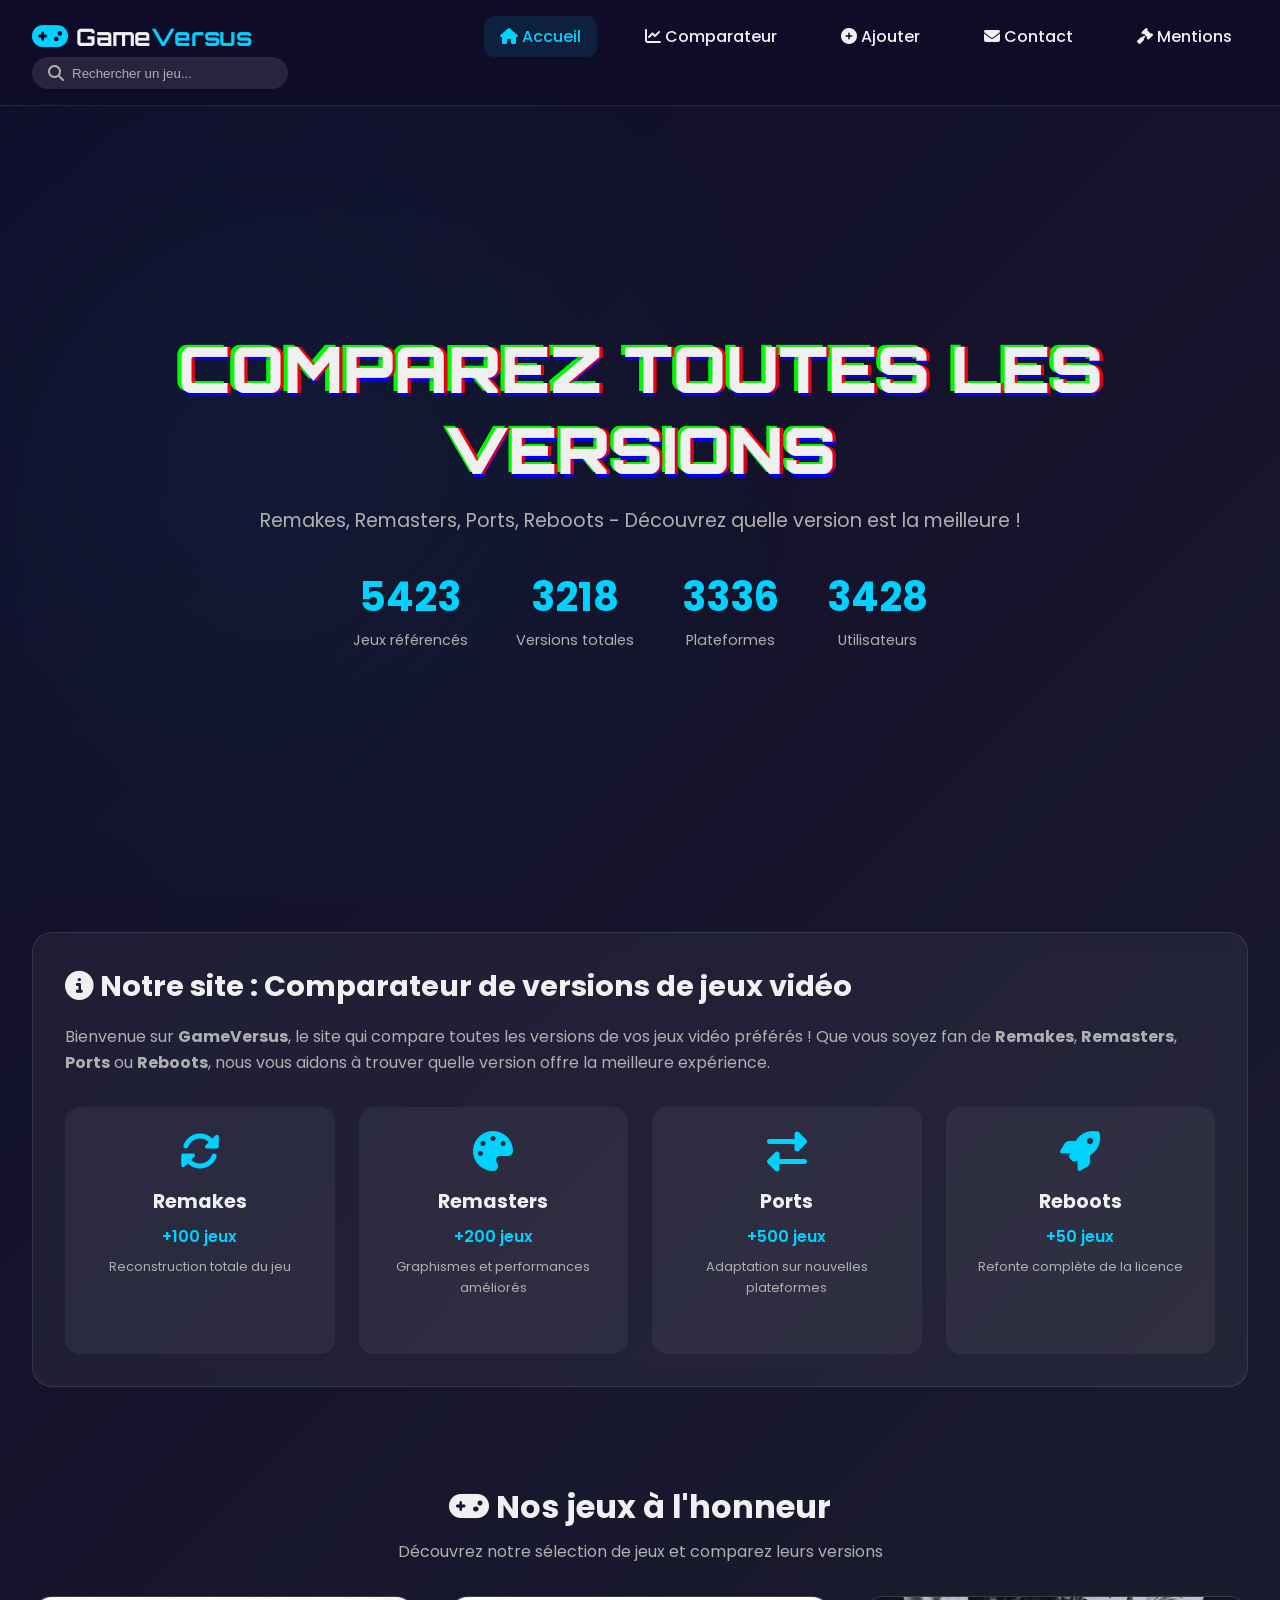
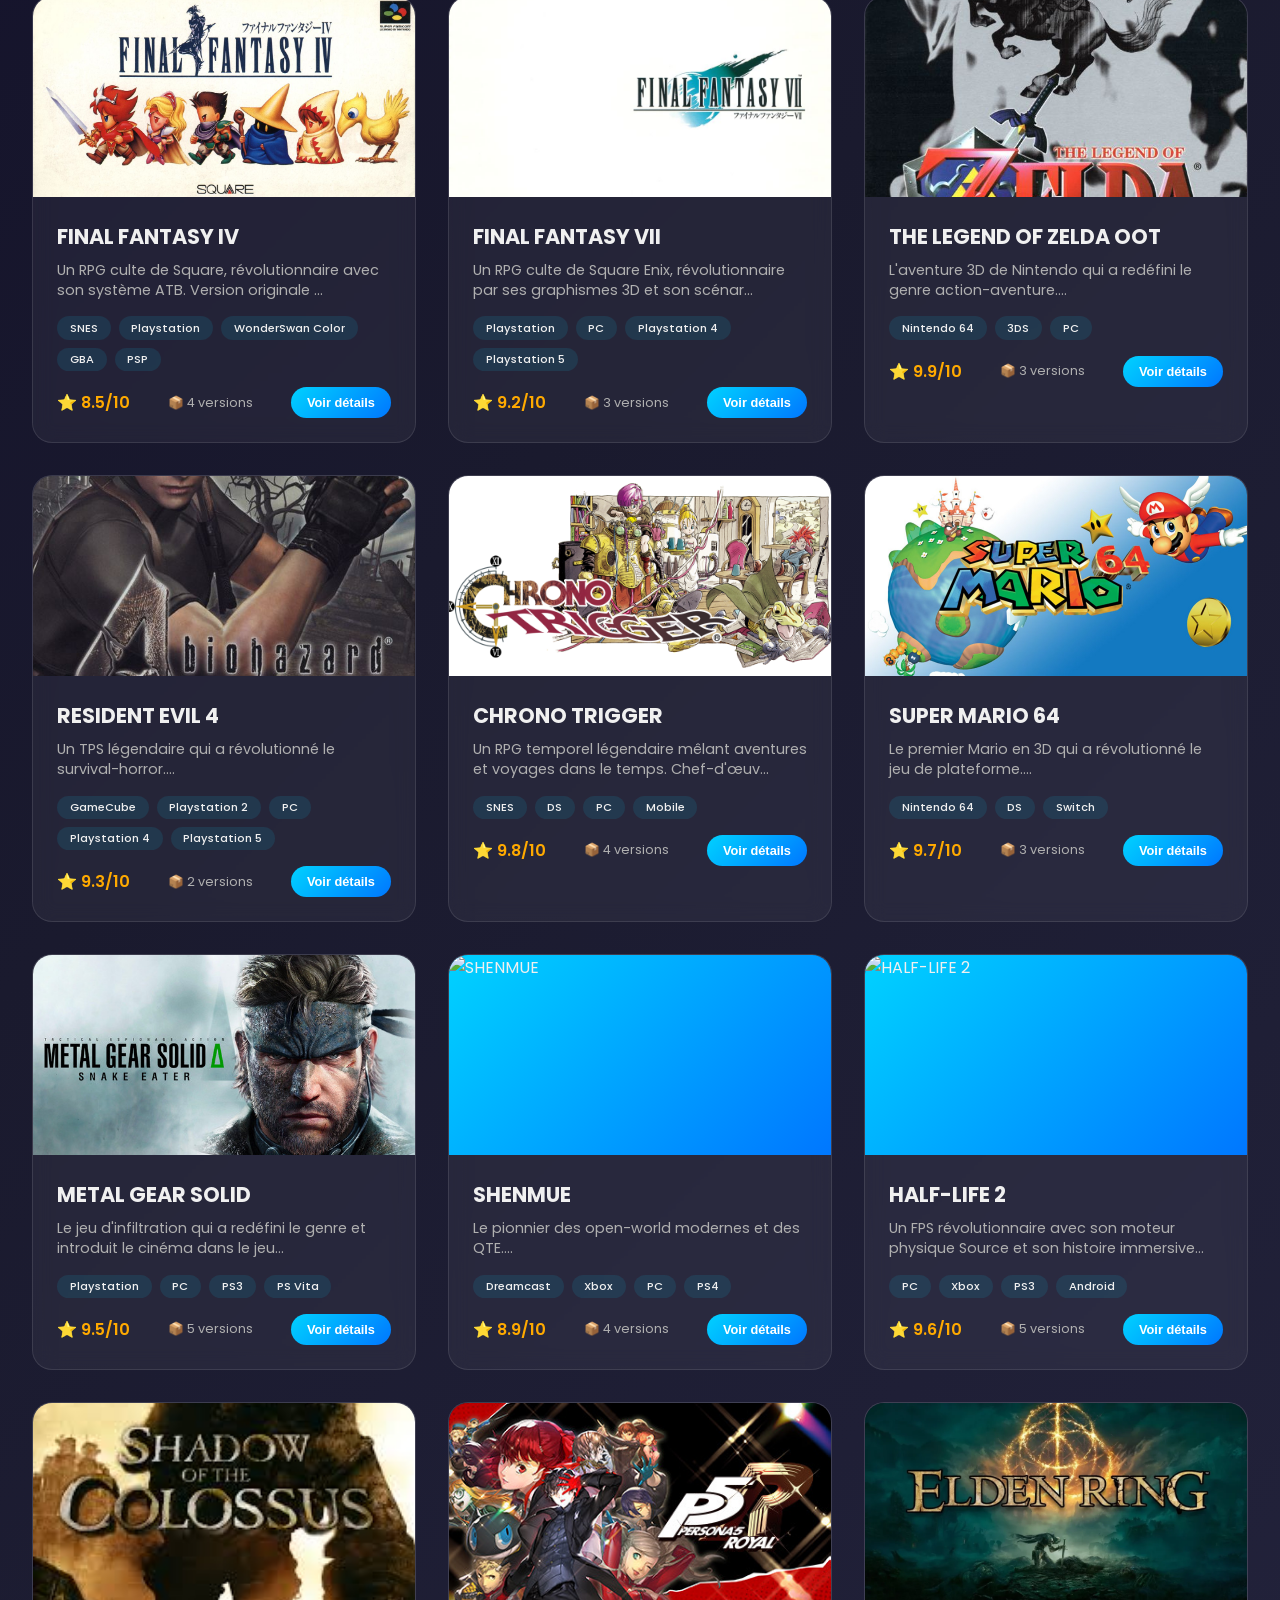
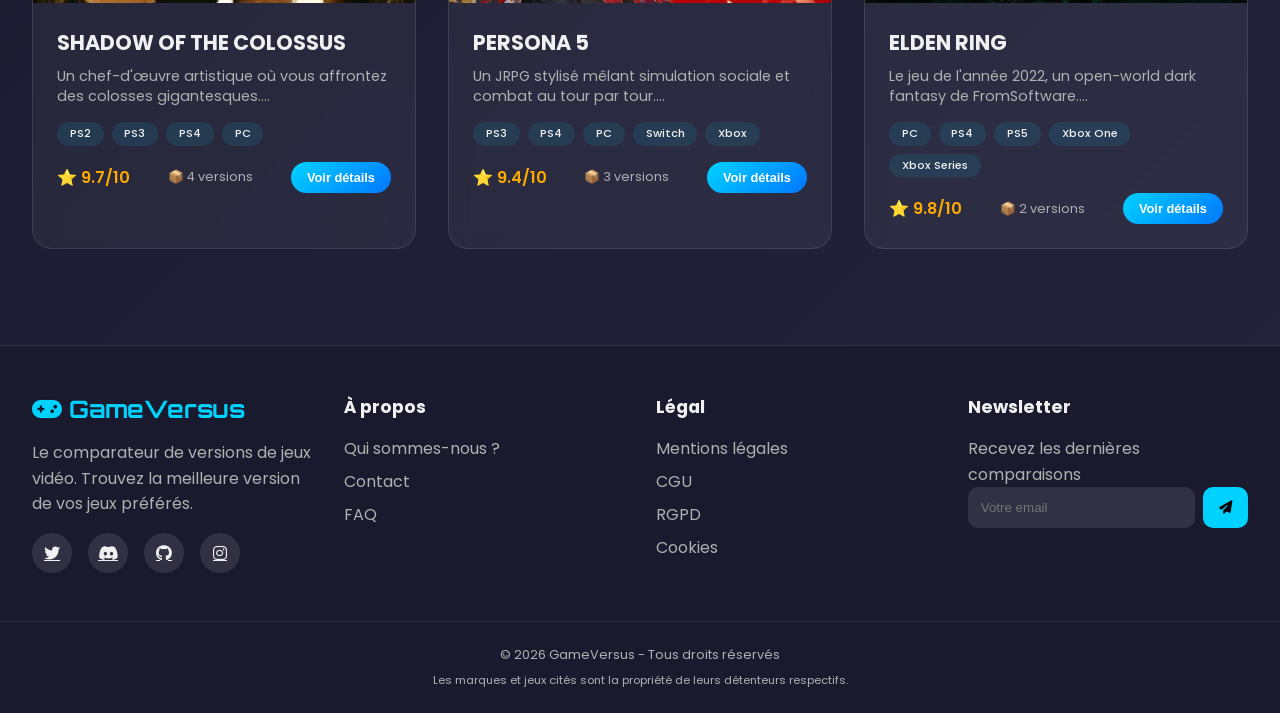
==== index.html @ 8ed95c52 "initial comit" ====
<!DOCTYPE html>
<html lang="fr">
<head>
    <meta charset="UTF-8">
    <meta name="viewport" content="width=device-width, initial-scale=1.0, user-scalable=no">
    <title>GameVersus - Comparez toutes les versions de vos jeux vidéo</title>
    <link rel="stylesheet" href="css/style.css">
    <link href="https://fonts.googleapis.com/css2?family=Orbitron:wght@400;500;600;700;800;900&family=Poppins:wght@300;400;500;600;700;800&display=swap" rel="stylesheet">
    <link rel="stylesheet" href="https://cdnjs.cloudflare.com/ajax/libs/font-awesome/6.4.0/css/all.min.css">
</head>
<body>
    <div id="particles-canvas"></div>
    
    <nav class="glass-nav">
        <div class="nav-container">
            <div class="logo" id="easterEggTrigger">
                <div class="logo-3d">
                    <i class="fas fa-gamepad"></i>
                    <span>Game<span class="highlight">Versus</span></span>
                </div>
            </div>
            <div class="nav-links">
                <a href="index.html" class="active"><i class="fas fa-home"></i> Accueil</a>
                <a href="comparer.html"><i class="fas fa-chart-line"></i> Comparateur</a>
                <a href="ajouter-jeu.html"><i class="fas fa-plus-circle"></i> Ajouter</a>
                <a href="contact.html"><i class="fas fa-envelope"></i> Contact</a>
                <a href="mentions-legales.html"><i class="fas fa-gavel"></i> Mentions</a>
            </div>
            <div class="nav-search">
                <div class="search-bar">
                    <i class="fas fa-search"></i>
                    <input type="text" placeholder="Rechercher un jeu..." id="searchInput">
                </div>
            </div>
            <div class="mobile-menu-btn">
                <i class="fas fa-bars"></i>
            </div>
        </div>
    </nav>

    <header class="hero-3d">
        <div class="hero-content">
            <h1 class="glitch-text" data-text="COMPAREZ TOUTES LES VERSIONS">COMPAREZ TOUTES LES VERSIONS</h1>
            <p class="hero-subtitle">Remakes, Remasters, Ports, Reboots - Découvrez quelle version est la meilleure !</p>
            <div class="hero-stats">
                <div class="stat">
                    <span class="stat-number" id="statJeux">5423</span>
                    <span class="stat-label">Jeux référencés</span>
                </div>
                <div class="stat">
                    <span class="stat-number" id="statVersions">3218</span>
                    <span class="stat-label">Versions totales</span>
                </div>
                <div class="stat">
                    <span class="stat-number" id="statPlateformes">3336</span>
                    <span class="stat-label">Plateformes</span>
                </div>
                <div class="stat">
                    <span class="stat-number" id="statUtilisateurs">3428</span>
                    <span class="stat-label">Utilisateurs</span>
                </div>
            </div>
        </div>
        <div class="hero-3d-model" id="heroCanvas"></div>
    </header>

    <section class="description-section">
        <div class="container">
            <div class="description-card glass">
                <h2><i class="fas fa-info-circle"></i> Notre site : Comparateur de versions de jeux vidéo</h2>
                <p>Bienvenue sur <strong>GameVersus</strong>, le site qui compare toutes les versions de vos jeux vidéo préférés ! Que vous soyez fan de <strong>Remakes</strong>, <strong>Remasters</strong>, <strong>Ports</strong> ou <strong>Reboots</strong>, nous vous aidons à trouver quelle version offre la meilleure expérience.</p>
                <div class="categories-grid">
                    <div class="category-card">
                        <i class="fas fa-sync-alt"></i>
                        <h3>Remakes</h3>
                        <span>+100 jeux</span>
                        <p>Reconstruction totale du jeu</p>
                    </div>
                    <div class="category-card">
                        <i class="fas fa-palette"></i>
                        <h3>Remasters</h3>
                        <span>+200 jeux</span>
                        <p>Graphismes et performances améliorés</p>
                    </div>
                    <div class="category-card">
                        <i class="fas fa-exchange-alt"></i>
                        <h3>Ports</h3>
                        <span>+500 jeux</span>
                        <p>Adaptation sur nouvelles plateformes</p>
                    </div>
                    <div class="category-card">
                        <i class="fas fa-rocket"></i>
                        <h3>Reboots</h3>
                        <span>+50 jeux</span>
                        <p>Refonte complète de la licence</p>
                    </div>
                </div>
            </div>
        </div>
    </section>

    <section class="games-section">
        <div class="container">
            <div class="section-header">
                <h2><i class="fas fa-gamepad"></i> Nos jeux à l'honneur</h2>
                <p>Découvrez notre sélection de jeux et comparez leurs versions</p>
            </div>
            <div class="games-grid" id="gamesGrid">
                <div class="loading-spinner"><i class="fas fa-spinner fa-spin"></i> Chargement des jeux...</div>
            </div>
        </div>
    </section>

    <footer class="footer">
        <div class="footer-container">
            <div class="footer-col">
                <div class="footer-logo">
                    <i class="fas fa-gamepad"></i>
                    <span>Game<span>Versus</span></span>
                </div>
                <p>Le comparateur de versions de jeux vidéo. Trouvez la meilleure version de vos jeux préférés.</p>
                <div class="social-links">
                    <a href="#"><i class="fab fa-twitter"></i></a>
                    <a href="#"><i class="fab fa-discord"></i></a>
                    <a href="#"><i class="fab fa-github"></i></a>
                    <a href="#"><i class="fab fa-instagram"></i></a>
                </div>
            </div>
            <div class="footer-col">
                <h4>À propos</h4>
                <ul>
                    <li><a href="#">Qui sommes-nous ?</a></li>
                    <li><a href="contact.html">Contact</a></li>
                    <li><a href="#">FAQ</a></li>
                </ul>
            </div>
            <div class="footer-col">
                <h4>Légal</h4>
                <ul>
                    <li><a href="mentions-legales.html">Mentions légales</a></li>
                    <li><a href="#">CGU</a></li>
                    <li><a href="#">RGPD</a></li>
                    <li><a href="#">Cookies</a></li>
                </ul>
            </div>
            <div class="footer-col">
                <h4>Newsletter</h4>
                <p>Recevez les dernières comparaisons</p>
                <div class="newsletter-form">
                    <input type="email" placeholder="Votre email">
                    <button><i class="fas fa-paper-plane"></i></button>
                </div>
            </div>
        </div>
        <div class="footer-bottom">
            <p>&copy; 2026 GameVersus - Tous droits réservés</p>
            <p class="disclaimer">Les marques et jeux cités sont la propriété de leurs détenteurs respectifs.</p>
        </div>
    </footer>

    <script src="https://cdnjs.cloudflare.com/ajax/libs/three.js/r128/three.min.js"></script>
    <script src="https://cdn.jsdelivr.net/npm/chart.js"></script>
    <script src="js/main.js"></script>
</body>
</html>
---- css/style.css ----
/* ==================== RESET & VARIABLES ==================== */
* {
    margin: 0;
    padding: 0;
    box-sizing: border-box;
}

:root {
    --primary: #00d2ff;
    --primary-dark: #0077ff;
    --secondary: #3a7bd5;
    --dark: #0f0c29;
    --dark-2: #1a1a2e;
    --dark-3: #24243e;
    --glass: rgba(255, 255, 255, 0.05);
    --glass-border: rgba(255, 255, 255, 0.1);
    --text: #f0f0f0;
    --text-dim: #b0b0b0;
    --success: #00ff88;
    --warning: #ffaa00;
    --danger: #ff4444;
}

body {
    font-family: 'Poppins', sans-serif;
    background: linear-gradient(135deg, var(--dark), var(--dark-2), var(--dark-3));
    color: var(--text);
    min-height: 100vh;
    overflow-x: hidden;
}

/* ==================== PARTICLES BACKGROUND ==================== */
#particles-canvas {
    position: fixed;
    top: 0;
    left: 0;
    width: 100%;
    height: 100%;
    z-index: -1;
    pointer-events: none;
    background: radial-gradient(circle at 20% 50%, rgba(0, 210, 255, 0.05) 0%, transparent 50%);
}

/* ==================== SCROLLBAR ==================== */
::-webkit-scrollbar {
    width: 8px;
}

::-webkit-scrollbar-track {
    background: var(--dark-2);
}

::-webkit-scrollbar-thumb {
    background: var(--primary);
    border-radius: 10px;
}

::-webkit-scrollbar-thumb:hover {
    background: var(--primary-dark);
}

/* ==================== GLASS NAVIGATION ==================== */
.glass-nav {
    position: fixed;
    top: 0;
    left: 0;
    width: 100%;
    z-index: 1000;
    background: rgba(15, 12, 41, 0.8);
    backdrop-filter: blur(20px);
    border-bottom: 1px solid var(--glass-border);
    padding: 1rem 0;
}

.nav-container {
    max-width: 1400px;
    margin: 0 auto;
    padding: 0 2rem;
    display: flex;
    justify-content: space-between;
    align-items: center;
    flex-wrap: wrap;
}

.logo {
    cursor: pointer;
}

.logo-3d {
    display: flex;
    align-items: center;
    gap: 0.5rem;
    font-family: 'Orbitron', monospace;
    font-size: 1.5rem;
    font-weight: 700;
}

.logo-3d i {
    font-size: 1.8rem;
    color: var(--primary);
    animation: float 3s ease-in-out infinite;
}

.logo-3d .highlight {
    color: var(--primary);
}

.nav-links {
    display: flex;
    gap: 2rem;
}

.nav-links a {
    color: var(--text);
    text-decoration: none;
    font-weight: 500;
    transition: all 0.3s ease;
    padding: 0.5rem 1rem;
    border-radius: 10px;
}

.nav-links a:hover, .nav-links a.active {
    color: var(--primary);
    background: rgba(0, 210, 255, 0.1);
}

.nav-search .search-bar {
    display: flex;
    align-items: center;
    background: rgba(255, 255, 255, 0.1);
    border-radius: 30px;
    padding: 0.5rem 1rem;
}

.nav-search .search-bar i {
    color: var(--text-dim);
    margin-right: 0.5rem;
}

.nav-search .search-bar input {
    background: none;
    border: none;
    color: var(--text);
    outline: none;
    width: 200px;
}

.nav-search .search-bar input::placeholder {
    color: var(--text-dim);
}

.mobile-menu-btn {
    display: none;
    font-size: 1.5rem;
    cursor: pointer;
}

/* ==================== HERO 3D SECTION ==================== */
.hero-3d {
    min-height: 100vh;
    display: flex;
    align-items: center;
    justify-content: center;
    text-align: center;
    position: relative;
    padding-top: 80px;
}

.hero-content {
    z-index: 2;
}

.glitch-text {
    font-family: 'Orbitron', monospace;
    font-size: 4rem;
    font-weight: 900;
    position: relative;
    text-shadow: 0.05em 0 0 rgba(255, 0, 0, 0.75),
                  -0.05em -0.025em 0 rgba(0, 255, 0, 0.75),
                 0.025em 0.05em 0 rgba(0, 0, 255, 0.75);
    animation: glitch 3s infinite;
}

.glitch-text::before,
.glitch-text::after {
    content: attr(data-text);
    position: absolute;
    top: 0;
    left: 0;
    width: 100%;
    height: 100%;
}

.glitch-text::before {
    animation: glitch-1 2s infinite;
    color: #ff00ff;
    z-index: -1;
}

.glitch-text::after {
    animation: glitch-2 2s infinite;
    color: #00ffff;
    z-index: -2;
}

@keyframes glitch {
    0%, 100% { transform: skew(0deg, 0deg); }
    95% { transform: skew(0deg, 0deg); }
    96% { transform: skew(5deg, 2deg); }
    97% { transform: skew(-5deg, -2deg); }
    98% { transform: skew(5deg, 2deg); }
    99% { transform: skew(-5deg, -2deg); }
}

@keyframes glitch-1 {
    0%, 100% { clip-path: polygon(0 0, 100% 0, 100% 100%, 0 100%); }
    95% { clip-path: polygon(0 0, 100% 0, 100% 100%, 0 100%); }
    96% { clip-path: polygon(0 0, 100% 0, 100% 30%, 0 30%); }
    97% { clip-path: polygon(0 60%, 100% 60%, 100% 100%, 0 100%); }
}

@keyframes glitch-2 {
    0%, 100% { clip-path: polygon(0 0, 100% 0, 100% 100%, 0 100%); }
    95% { clip-path: polygon(0 0, 100% 0, 100% 100%, 0 100%); }
    96% { clip-path: polygon(0 30%, 100% 30%, 100% 60%, 0 60%); }
}

.hero-subtitle {
    font-size: 1.2rem;
    color: var(--text-dim);
    margin-top: 1rem;
}

.hero-stats {
    display: flex;
    justify-content: center;
    gap: 3rem;
    margin-top: 2rem;
}

.stat {
    text-align: center;
}

.stat-number {
    font-size: 2.5rem;
    font-weight: 700;
    color: var(--primary);
    display: block;
}

.stat-label {
    font-size: 0.9rem;
    color: var(--text-dim);
}

.hero-3d-model {
    position: absolute;
    bottom: 0;
    right: 0;
    width: 50%;
    height: 100%;
    pointer-events: none;
}

/* ==================== CONTAINER ==================== */
.container {
    max-width: 1400px;
    margin: 0 auto;
    padding: 2rem;
}

/* ==================== GLASS CARD ==================== */
.glass {
    background: var(--glass);
    backdrop-filter: blur(10px);
    border: 1px solid var(--glass-border);
    border-radius: 20px;
    padding: 2rem;
    margin-bottom: 2rem;
    transition: transform 0.3s ease, box-shadow 0.3s ease;
}

.glass:hover {
    transform: translateY(-5px);
    box-shadow: 0 20px 40px rgba(0, 0, 0, 0.3);
}

/* ==================== DESCRIPTION SECTION ==================== */
.description-card h2 {
    font-size: 1.8rem;
    margin-bottom: 1rem;
}

.description-card p {
    color: var(--text-dim);
    line-height: 1.6;
    margin-bottom: 2rem;
}

.categories-grid {
    display: grid;
    grid-template-columns: repeat(auto-fit, minmax(200px, 1fr));
    gap: 1.5rem;
}

.category-card {
    text-align: center;
    padding: 1.5rem;
    background: rgba(255, 255, 255, 0.05);
    border-radius: 15px;
    transition: all 0.3s ease;
}

.category-card:hover {
    transform: translateY(-5px);
    background: rgba(0, 210, 255, 0.1);
}

.category-card i {
    font-size: 2.5rem;
    color: var(--primary);
    margin-bottom: 1rem;
}

.category-card h3 {
    font-size: 1.2rem;
    margin-bottom: 0.5rem;
}

.category-card span {
    color: var(--primary);
    font-weight: 600;
}

.category-card p {
    font-size: 0.8rem;
    margin-top: 0.5rem;
    color: var(--text-dim);
}

/* ==================== GAMES GRID ==================== */
.section-header {
    text-align: center;
    margin-bottom: 2rem;
}

.section-header h2 {
    font-size: 2rem;
    margin-bottom: 0.5rem;
}

.section-header p {
    color: var(--text-dim);
}

.games-grid {
    display: grid;
    grid-template-columns: repeat(auto-fill, minmax(320px, 1fr));
    gap: 2rem;
}

.game-card {
    background: var(--glass);
    backdrop-filter: blur(10px);
    border: 1px solid var(--glass-border);
    border-radius: 20px;
    overflow: hidden;
    transition: all 0.3s ease;
    cursor: pointer;
}

.game-card:hover {
    transform: translateY(-10px) scale(1.02);
    box-shadow: 0 20px 40px rgba(0, 210, 255, 0.2);
    border-color: var(--primary);
}

.game-card-image {
    height: 200px;
    background: linear-gradient(135deg, var(--primary), var(--primary-dark));
    display: flex;
    align-items: center;
    justify-content: center;
    position: relative;
    overflow: hidden;
}

.game-card-image i {
    font-size: 4rem;
    color: white;
    text-shadow: 0 0 20px rgba(0,0,0,0.3);
}

.game-card-image::after {
    content: '';
    position: absolute;
    top: 0;
    left: 0;
    width: 100%;
    height: 100%;
    background: linear-gradient(45deg, transparent, rgba(255,255,255,0.1), transparent);
    transform: translateX(-100%);
    transition: transform 0.6s ease;
}

.game-card:hover .game-card-image::after {
    transform: translateX(100%);
}

.game-card-content {
    padding: 1.5rem;
}

.game-card-content h3 {
    font-size: 1.3rem;
    margin-bottom: 0.5rem;
}

.game-card-content p {
    color: var(--text-dim);
    font-size: 0.9rem;
    margin-bottom: 1rem;
    line-height: 1.4;
}

.game-platforms {
    display: flex;
    gap: 0.5rem;
    margin-bottom: 1rem;
    flex-wrap: wrap;
}

.game-platforms span {
    background: rgba(0, 210, 255, 0.1);
    padding: 0.2rem 0.8rem;
    border-radius: 20px;
    font-size: 0.7rem;
    font-weight: 500;
}

.game-footer {
    display: flex;
    justify-content: space-between;
    align-items: center;
}

.game-rating {
    color: var(--warning);
    font-weight: 600;
}

.game-versions {
    color: var(--text-dim);
    font-size: 0.8rem;
}

.btn-detail {
    background: linear-gradient(135deg, var(--primary), var(--primary-dark));
    border: none;
    color: white;
    padding: 0.5rem 1rem;
    border-radius: 25px;
    cursor: pointer;
    font-weight: 600;
    transition: all 0.3s ease;
    font-size: 0.8rem;
}

.btn-detail:hover {
    transform: scale(1.05);
    box-shadow: 0 5px 15px rgba(0, 210, 255, 0.4);
}

/* ==================== FOOTER ==================== */
.footer {
    background: var(--dark-2);
    border-top: 1px solid var(--glass-border);
    margin-top: 4rem;
}

.footer-container {
    max-width: 1400px;
    margin: 0 auto;
    padding: 3rem 2rem;
    display: grid;
    grid-template-columns: repeat(auto-fit, minmax(250px, 1fr));
    gap: 2rem;
}

.footer-logo {
    font-family: 'Orbitron', monospace;
    font-size: 1.5rem;
    font-weight: 700;
    margin-bottom: 1rem;
}

.footer-logo i {
    color: var(--primary);
}

.footer-logo span {
    color: var(--primary);
}

.footer-col p {
    color: var(--text-dim);
    line-height: 1.6;
}

.footer-col h4 {
    margin-bottom: 1rem;
    font-size: 1.1rem;
}

.footer-col ul {
    list-style: none;
}

.footer-col ul li {
    margin-bottom: 0.5rem;
}

.footer-col ul li a {
    color: var(--text-dim);
    text-decoration: none;
    transition: color 0.3s ease;
}

.footer-col ul li a:hover {
    color: var(--primary);
}

.social-links {
    display: flex;
    gap: 1rem;
    margin-top: 1rem;
}

.social-links a {
    color: var(--text);
    background: rgba(255, 255, 255, 0.1);
    width: 40px;
    height: 40px;
    border-radius: 50%;
    display: flex;
    align-items: center;
    justify-content: center;
    transition: all 0.3s ease;
}

.social-links a:hover {
    background: var(--primary);
    transform: translateY(-3px);
}

.newsletter-form {
    display: flex;
    gap: 0.5rem;
}

.newsletter-form input {
    flex: 1;
    padding: 0.8rem;
    background: rgba(255, 255, 255, 0.1);
    border: none;
    border-radius: 10px;
    color: var(--text);
}

.newsletter-form button {
    background: var(--primary);
    border: none;
    padding: 0.8rem 1rem;
    border-radius: 10px;
    cursor: pointer;
    transition: all 0.3s ease;
}

.newsletter-form button:hover {
    background: var(--primary-dark);
    transform: scale(1.05);
}

.footer-bottom {
    text-align: center;
    padding: 1.5rem;
    border-top: 1px solid var(--glass-border);
    color: var(--text-dim);
    font-size: 0.8rem;
}

.disclaimer {
    margin-top: 0.5rem;
    font-size: 0.7rem;
}

/* ==================== EASTER EGG ==================== */
.easter-egg-toast {
    position: fixed;
    bottom: 20px;
    right: 20px;
    background: linear-gradient(135deg, var(--primary), var(--primary-dark));
    color: white;
    padding: 1rem 2rem;
    border-radius: 50px;
    font-weight: 600;
    transform: translateX(200%);
    transition: transform 0.3s ease;
    z-index: 1000;
}

.easter-egg-toast.show {
    transform: translateX(0);
}

/* ==================== JEU DETAIL PAGE ==================== */
.back-link {
    display: inline-flex;
    align-items: center;
    gap: 0.5rem;
    color: var(--primary);
    text-decoration: none;
    margin-bottom: 2rem;
    transition: all 0.3s ease;
}

.back-link:hover {
    gap: 1rem;
}

.jeu-header {
    display: grid;
    grid-template-columns: 300px 1fr;
    gap: 2rem;
}

.jeu-image img {
    width: 100%;
    border-radius: 15px;
}

.jeu-info h1 {
    font-family: 'Orbitron', monospace;
    font-size: 2.5rem;
    margin-bottom: 0.5rem;
}

.jeu-description {
    color: var(--text-dim);
    margin-bottom: 1rem;
    line-height: 1.6;
}

.jeu-metadata {
    display: flex;
    gap: 1rem;
    margin-bottom: 1rem;
    flex-wrap: wrap;
}

.badge {
    background: rgba(0, 210, 255, 0.1);
    padding: 0.3rem 1rem;
    border-radius: 20px;
    font-size: 0.8rem;
}

.jeu-stats {
    display: flex;
    gap: 2rem;
    margin-bottom: 1rem;
}

.jeu-stats .stat {
    text-align: left;
}

.jeu-stats .value {
    font-size: 1.8rem;
    font-weight: 700;
    color: var(--primary);
}

.plateformes {
    display: flex;
    gap: 1rem;
    margin-bottom: 1.5rem;
    flex-wrap: wrap;
}

.plateforme {
    background: rgba(255, 255, 255, 0.05);
    padding: 0.5rem 1rem;
    border-radius: 10px;
    font-size: 0.9rem;
}

.btn-add-version {
    background: linear-gradient(135deg, var(--success), #00cc66);
    border: none;
    color: white;
    padding: 0.8rem 1.5rem;
    border-radius: 30px;
    cursor: pointer;
    font-weight: 600;
    transition: all 0.3s ease;
}

.btn-add-version:hover {
    transform: scale(1.05);
    box-shadow: 0 5px 15px rgba(0, 255, 136, 0.4);
}

/* Ranking */
.versions-ranking h2 {
    margin-bottom: 1.5rem;
}

.ranking-list {
    display: flex;
    flex-direction: column;
    gap: 0.8rem;
}

.ranking-item {
    display: flex;
    align-items: center;
    gap: 1rem;
    padding: 1rem;
    background: rgba(255, 255, 255, 0.05);
    border-radius: 15px;
    transition: all 0.3s ease;
}

.ranking-item:hover {
    background: rgba(0, 210, 255, 0.1);
    transform: translateX(10px);
}

.ranking-item.first {
    background: linear-gradient(135deg, rgba(255, 215, 0, 0.2), rgba(255, 215, 0, 0.05));
    border-left: 3px solid gold;
}

.rank {
    font-size: 1.5rem;
    font-weight: 700;
    width: 50px;
}

.version-info {
    flex: 1;
}

.version-info h3 {
    font-size: 1rem;
}

.version-info .year {
    font-size: 0.8rem;
    color: var(--text-dim);
}

.tag-original {
    background: var(--primary);
    padding: 0.2rem 0.5rem;
    border-radius: 5px;
    font-size: 0.7rem;
    margin-left: 0.5rem;
}

.rating {
    font-size: 1.2rem;
    font-weight: 700;
    color: var(--warning);
}

/* Two columns */
.two-columns {
    display: grid;
    grid-template-columns: 1fr 1fr;
    gap: 2rem;
}

.scores-list {
    margin-top: 1rem;
}

.score-item {
    display: flex;
    align-items: center;
    gap: 1rem;
    margin-bottom: 1rem;
}

.score-item span:first-child {
    width: 100px;
}

.progress-bar {
    flex: 1;
    height: 8px;
    background: rgba(255, 255, 255, 0.1);
    border-radius: 10px;
    overflow: hidden;
}

.progress {
    height: 100%;
    background: linear-gradient(90deg, var(--primary), var(--primary-dark));
    border-radius: 10px;
    transition: width 1s ease;
}

.score-value {
    width: 50px;
    text-align: right;
}

.strengths ul, .weaknesses ul {
    list-style: none;
    margin-top: 1rem;
}

.strengths li, .weaknesses li {
    padding: 0.5rem 0;
    display: flex;
    align-items: center;
    gap: 0.5rem;
}

.strengths li i {
    color: var(--success);
}

.weaknesses li i {
    color: var(--danger);
}

/* Timeline */
.timeline {
    display: flex;
    justify-content: space-between;
    position: relative;
    margin-top: 2rem;
}

.timeline::before {
    content: '';
    position: absolute;
    top: 20px;
    left: 0;
    width: 100%;
    height: 2px;
    background: linear-gradient(90deg, var(--primary), var(--primary-dark));
}

.timeline-item {
    text-align: center;
    position: relative;
    cursor: pointer;
}

.timeline-dot {
    width: 40px;
    height: 40px;
    background: var(--primary);
    border-radius: 50%;
    margin: 0 auto;
    position: relative;
    z-index: 1;
    display: flex;
    align-items: center;
    justify-content: center;
    transition: all 0.3s ease;
}

.timeline-dot::before {
    content: '';
    width: 0;
    height: 0;
    background: white;
    border-radius: 50%;
    transition: all 0.3s ease;
}

.timeline-item:hover .timeline-dot::before {
    width: 20px;
    height: 20px;
}

.timeline-content {
    margin-top: 1rem;
}

.timeline-content h3 {
    font-size: 0.9rem;
}

.timeline-content p {
    font-size: 0.7rem;
    color: var(--text-dim);
}

/* Slider */
.slider-container {
    margin-top: 1.5rem;
}

.slider-images {
    position: relative;
    height: 400px;
    overflow: hidden;
    border-radius: 15px;
}

.slider-image-before, .slider-image-after {
    position: absolute;
    top: 0;
    left: 0;
    width: 100%;
    height: 100%;
}

.slider-image-before img, .slider-image-after img {
    width: 100%;
    height: 100%;
    object-fit: cover;
}

.slider-image-after {
    width: 50%;
    overflow: hidden;
}

.slider-handle {
    position: absolute;
    top: 0;
    left: 50%;
    width: 4px;
    height: 100%;
    background: white;
    transform: translateX(-50%);
    cursor: ew-resize;
    z-index: 10;
    display: flex;
    align-items: center;
    justify-content: center;
}

.slider-handle i {
    background: var(--primary);
    padding: 0.5rem;
    border-radius: 50%;
}

.label {
    position: absolute;
    bottom: 20px;
    left: 20px;
    background: rgba(0,0,0,0.7);
    padding: 0.5rem 1rem;
    border-radius: 10px;
    font-size: 0.8rem;
}

.slider-input {
    width: 100%;
    margin-top: 1rem;
}

/* Changes section */
.changes-grid {
    display: grid;
    grid-template-columns: repeat(auto-fit, minmax(300px, 1fr));
    gap: 1.5rem;
}

.change-card {
    padding: 1.5rem;
    background: rgba(255, 255, 255, 0.05);
    border-radius: 15px;
}

.change-card h3 {
    margin-bottom: 1rem;
}

.change-card ul {
    list-style: none;
}

.change-card li {
    padding: 0.3rem 0;
}

.censorship {
    border-left: 3px solid var(--danger);
}

.restored {
    border-left: 3px solid var(--success);
}

.easter {
    border-left: 3px solid var(--warning);
}

/* Comparative Table */
.table-responsive {
    overflow-x: auto;
}

.comparative-table table {
    width: 100%;
    border-collapse: collapse;
}

.comparative-table th, .comparative-table td {
    padding: 1rem;
    text-align: center;
    border-bottom: 1px solid var(--glass-border);
}

.comparative-table th {
    background: rgba(0, 210, 255, 0.1);
    font-weight: 600;
}

/* ==================== FORM PAGES ==================== */
.form-page {
    padding-top: 100px;
}

.form-container {
    max-width: 800px;
    margin: 0 auto;
}

.form-container h1 {
    margin-bottom: 0.5rem;
}

.form-subtitle {
    color: var(--text-dim);
    margin-bottom: 2rem;
}

.form-section {
    margin-bottom: 2rem;
    padding-bottom: 2rem;
    border-bottom: 1px solid var(--glass-border);
}

.form-section h2 {
    font-size: 1.3rem;
    margin-bottom: 1.5rem;
}

.form-group {
    margin-bottom: 1.5rem;
}

.form-group label {
    display: block;
    margin-bottom: 0.5rem;
    font-weight: 500;
}

.form-group input, .form-group select, .form-group textarea {
    width: 100%;
    padding: 1rem;
    background: rgba(255, 255, 255, 0.05);
    border: 1px solid var(--glass-border);
    border-radius: 10px;
    color: var(--text);
    font-family: 'Poppins', sans-serif;
    transition: all 0.3s ease;
}

.form-group input:focus, .form-group select:focus, .form-group textarea:focus {
    outline: none;
    border-color: var(--primary);
    box-shadow: 0 0 10px rgba(0, 210, 255, 0.3);
}

.form-row {
    display: grid;
    grid-template-columns: 1fr 1fr;
    gap: 1rem;
}

.difficulty-selector {
    display: flex;
    gap: 0.5rem;
}

.difficulty-star {
    font-size: 2rem;
    cursor: pointer;
    color: var(--text-dim);
    transition: all 0.3s ease;
}

.difficulty-star.active {
    color: var(--warning);
}

.point-item {
    display: flex;
    gap: 0.5rem;
    margin-bottom: 0.5rem;
}

.point-item input {
    flex: 1;
}

.remove-point {
    background: rgba(255, 68, 68, 0.2);
    border: none;
    color: var(--danger);
    width: 40px;
    border-radius: 10px;
    cursor: pointer;
}

.btn-add-point {
    background: rgba(0, 210, 255, 0.1);
    border: 1px dashed var(--primary);
    color: var(--primary);
    padding: 0.8rem;
    border-radius: 10px;
    cursor: pointer;
    width: 100%;
    font-size: 0.9rem;
    transition: all 0.3s ease;
}

.btn-add-point:hover {
    background: rgba(0, 210, 255, 0.2);
}

.score-slider {
    width: calc(100% - 60px);
    margin-right: 10px;
}

.form-actions {
    display: flex;
    gap: 1rem;
    justify-content: flex-end;
}

.btn-cancel, .btn-submit {
    padding: 1rem 2rem;
    border: none;
    border-radius: 10px;
    font-weight: 600;
    cursor: pointer;
    transition: all 0.3s ease;
}

.btn-cancel {
    background: rgba(255, 255, 255, 0.1);
    color: var(--text);
}

.btn-submit {
    background: linear-gradient(135deg, var(--primary), var(--primary-dark));
    color: white;
}

.btn-cancel:hover, .btn-submit:hover {
    transform: translateY(-2px);
}

/* ==================== COMPARATEUR PAGE ==================== */
.comparateur-page {
    padding-top: 100px;
}

.comparateur-header {
    text-align: center;
}

.selection-panel {
    padding: 2rem;
}

.selection-row {
    display: grid;
    grid-template-columns: repeat(auto-fit, minmax(250px, 1fr));
    gap: 1.5rem;
    margin-bottom: 2rem;
}

.selection-item label {
    display: block;
    margin-bottom: 0.5rem;
    font-weight: 600;
}

.selection-item select {
    width: 100%;
    padding: 1rem;
    background: rgba(255, 255, 255, 0.05);
    border: 1px solid var(--glass-border);
    border-radius: 10px;
    color: var(--text);
}

.btn-compare {
    background: linear-gradient(135deg, var(--primary), var(--primary-dark));
    border: none;
    color: white;
    padding: 1rem 2rem;
    border-radius: 30px;
    font-weight: 600;
    cursor: pointer;
    width: 100%;
    transition: all 0.3s ease;
}

.btn-compare:hover {
    transform: scale(1.02);
    box-shadow: 0 10px 30px rgba(0, 210, 255, 0.3);
}

.compare-table {
    width: 100%;
    border-collapse: collapse;
    margin-bottom: 2rem;
}

.compare-table th, .compare-table td {
    padding: 1rem;
    text-align: center;
    border-bottom: 1px solid var(--glass-border);
}

.compare-table th {
    background: rgba(0, 210, 255, 0.1);
}

.chart-container {
    max-width: 400px;
    margin: 2rem auto;
}

.verdict {
    text-align: center;
    padding: 2rem;
    background: linear-gradient(135deg, rgba(0, 210, 255, 0.1), rgba(58, 123, 213, 0.1));
    border-radius: 15px;
    margin: 2rem 0;
}

.comparison-actions {
    display: flex;
    gap: 1rem;
    justify-content: center;
}

.btn-export, .btn-copy {
    padding: 0.8rem 1.5rem;
    border: none;
    border-radius: 30px;
    cursor: pointer;
    font-weight: 600;
    transition: all 0.3s ease;
}

.btn-export {
    background: var(--danger);
    color: white;
}

.btn-copy {
    background: var(--success);
    color: white;
}

/* ==================== CONTACT PAGE ==================== */
.contact-page {
    padding-top: 100px;
}

.contact-header {
    text-align: center;
}

.contact-grid {
    display: grid;
    grid-template-columns: 1fr 1fr;
    gap: 2rem;
}

.contact-form .form-group {
    margin-bottom: 1.5rem;
}

.contact-form input, .contact-form select, .contact-form textarea {
    width: 100%;
    padding: 1rem;
    background: rgba(255, 255, 255, 0.05);
    border: 1px solid var(--glass-border);
    border-radius: 10px;
    color: var(--text);
}

.stats-grid {
    display: grid;
    grid-template-columns: repeat(3, 1fr);
    gap: 1rem;
    margin-bottom: 2rem;
}

.stat-card {
    text-align: center;
    padding: 1rem;
    background: rgba(255, 255, 255, 0.05);
    border-radius: 15px;
}

.stat-card i {
    font-size: 2rem;
    color: var(--primary);
    margin-bottom: 0.5rem;
    display: block;
}

.stat-num {
    font-size: 1.5rem;
    font-weight: 700;
    color: var(--primary);
    display: block;
}

.top-games {
    margin-bottom: 2rem;
}

.top-item {
    display: flex;
    align-items: center;
    gap: 1rem;
    padding: 0.8rem;
    border-bottom: 1px solid var(--glass-border);
}

.top-item .rank {
    font-size: 1.2rem;
    width: 30px;
}

.top-item .rating {
    margin-left: auto;
}

.recent-adds {
    list-style: none;
}

.recent-adds li {
    padding: 0.5rem 0;
    display: flex;
    align-items: center;
    gap: 0.5rem;
    color: var(--text-dim);
}

.recent-adds li i {
    color: var(--success);
}

.social-section {
    margin-top: 2rem;
}

.social-grid {
    display: grid;
    grid-template-columns: repeat(auto-fit, minmax(150px, 1fr));
    gap: 1rem;
    margin-top: 1rem;
}

.social-card {
    padding: 1rem;
    text-align: center;
    background: rgba(255, 255, 255, 0.05);
    border-radius: 15px;
    text-decoration: none;
    color: var(--text);
    transition: all 0.3s ease;
}

.social-card:hover {
    transform: translateY(-3px);
}

.social-card.twitter:hover { background: #1DA1F2; }
.social-card.discord:hover { background: #5865F2; }
.social-card.github:hover { background: #333; }
.social-card.instagram:hover { background: #E4405F; }

.faq-section {
    margin-top: 2rem;
}

.faq-item {
    margin-bottom: 1rem;
    border-bottom: 1px solid var(--glass-border);
}

.faq-question {
    display: flex;
    justify-content: space-between;
    align-items: center;
    padding: 1rem;
    cursor: pointer;
    font-weight: 600;
}

.faq-question i {
    transition: transform 0.3s ease;
}

.faq-question.active i {
    transform: rotate(180deg);
}

.faq-answer {
    padding: 0 1rem 1rem 1rem;
    display: none;
    color: var(--text-dim);
}

.faq-answer.show {
    display: block;
}

/* ==================== LEGAL PAGE ==================== */
.legal-page {
    padding-top: 100px;
}

.legal-header {
    text-align: center;
}

.legal-content {
    padding: 2rem;
}

.legal-section {
    margin-bottom: 2rem;
    padding-bottom: 2rem;
    border-bottom: 1px solid var(--glass-border);
}

.legal-section:last-child {
    border-bottom: none;
}

.legal-section h2 {
    font-size: 1.5rem;
    margin-bottom: 1rem;
    color: var(--primary);
}

.legal-section h3 {
    margin: 1rem 0 0.5rem 0;
}

.legal-section p {
    color: var(--text-dim);
    line-height: 1.6;
    margin-bottom: 0.5rem;
}

.legal-section ul {
    margin-left: 2rem;
    margin-bottom: 1rem;
}

.legal-section li {
    color: var(--text-dim);
    margin-bottom: 0.3rem;
}

.notice {
    background: rgba(255, 193, 7, 0.1);
    padding: 1rem;
    border-radius: 10px;
    margin-top: 1rem;
}

/* ==================== RESPONSIVE ==================== */
@media (max-width: 1024px) {
    .games-grid {
        grid-template-columns: repeat(auto-fill, minmax(280px, 1fr));
    }
    
    .contact-grid {
        grid-template-columns: 1fr;
    }
}

@media (max-width: 768px) {
    .nav-links {
        display: none;
        position: absolute;
        top: 100%;
        left: 0;
        width: 100%;
        background: var(--dark-2);
        flex-direction: column;
        padding: 1rem;
        gap: 1rem;
    }
    
    .nav-links.show {
        display: flex;
    }
    
    .mobile-menu-btn {
        display: block;
    }
    
    .hero-stats {
        flex-wrap: wrap;
        gap: 1rem;
    }
    
    .glitch-text {
        font-size: 2rem;
    }
    
    .jeu-header {
        grid-template-columns: 1fr;
    }
    
    .two-columns {
        grid-template-columns: 1fr;
    }
    
    .timeline {
        flex-direction: column;
        gap: 1rem;
    }
    
    .timeline::before {
        display: none;
    }
    
    .selection-row {
        grid-template-columns: 1fr;
    }
    
    .form-row {
        grid-template-columns: 1fr;
    }
    
    .comparison-actions {
        flex-direction: column;
    }
}

@media (max-width: 480px) {
    .container {
        padding: 1rem;
    }
    
    .glass {
        padding: 1rem;
    }
    
    .games-grid {
        grid-template-columns: 1fr;
    }
    
    .stats-grid {
        grid-template-columns: 1fr;
    }
}

/* ==================== ANIMATIONS ==================== */
@keyframes float {
    0%, 100% { transform: translateY(0); }
    50% { transform: translateY(-10px); }
}

@keyframes fadeIn {
    from {
        opacity: 0;
        transform: translateY(20px);
    }
    to {
        opacity: 1;
        transform: translateY(0);
    }
}

.game-card {
    animation: fadeIn 0.5s ease forwards;
}

@keyframes pulse {
    0%, 100% { opacity: 0.5; }
    50% { opacity: 1; }
}

.loading {
    animation: pulse 1s infinite;
}
/* ==================== STYLES POUR LES IMAGES ==================== */

.game-card-image img {
    width: 100%;
    height: 100%;
    object-fit: cover;
    transition: transform 0.3s ease;
}

.game-card:hover .game-card-image img {
    transform: scale(1.05);
}

.jeu-image {
    width: 100%;
    border-radius: 15px;
    overflow: hidden;
}

.jeu-image img {
    width: 100%;
    height: auto;
    object-fit: cover;
    transition: transform 0.3s ease;
}

.jeu-image:hover img {
    transform: scale(1.02);
}

.version-type {
    background: rgba(0, 210, 255, 0.2);
    padding: 0.2rem 0.5rem;
    border-radius: 5px;
    font-size: 0.7rem;
    margin-left: 0.5rem;
}

.slider-image-before img,
.slider-image-after img {
    width: 100%;
    height: 100%;
    object-fit: cover;
}
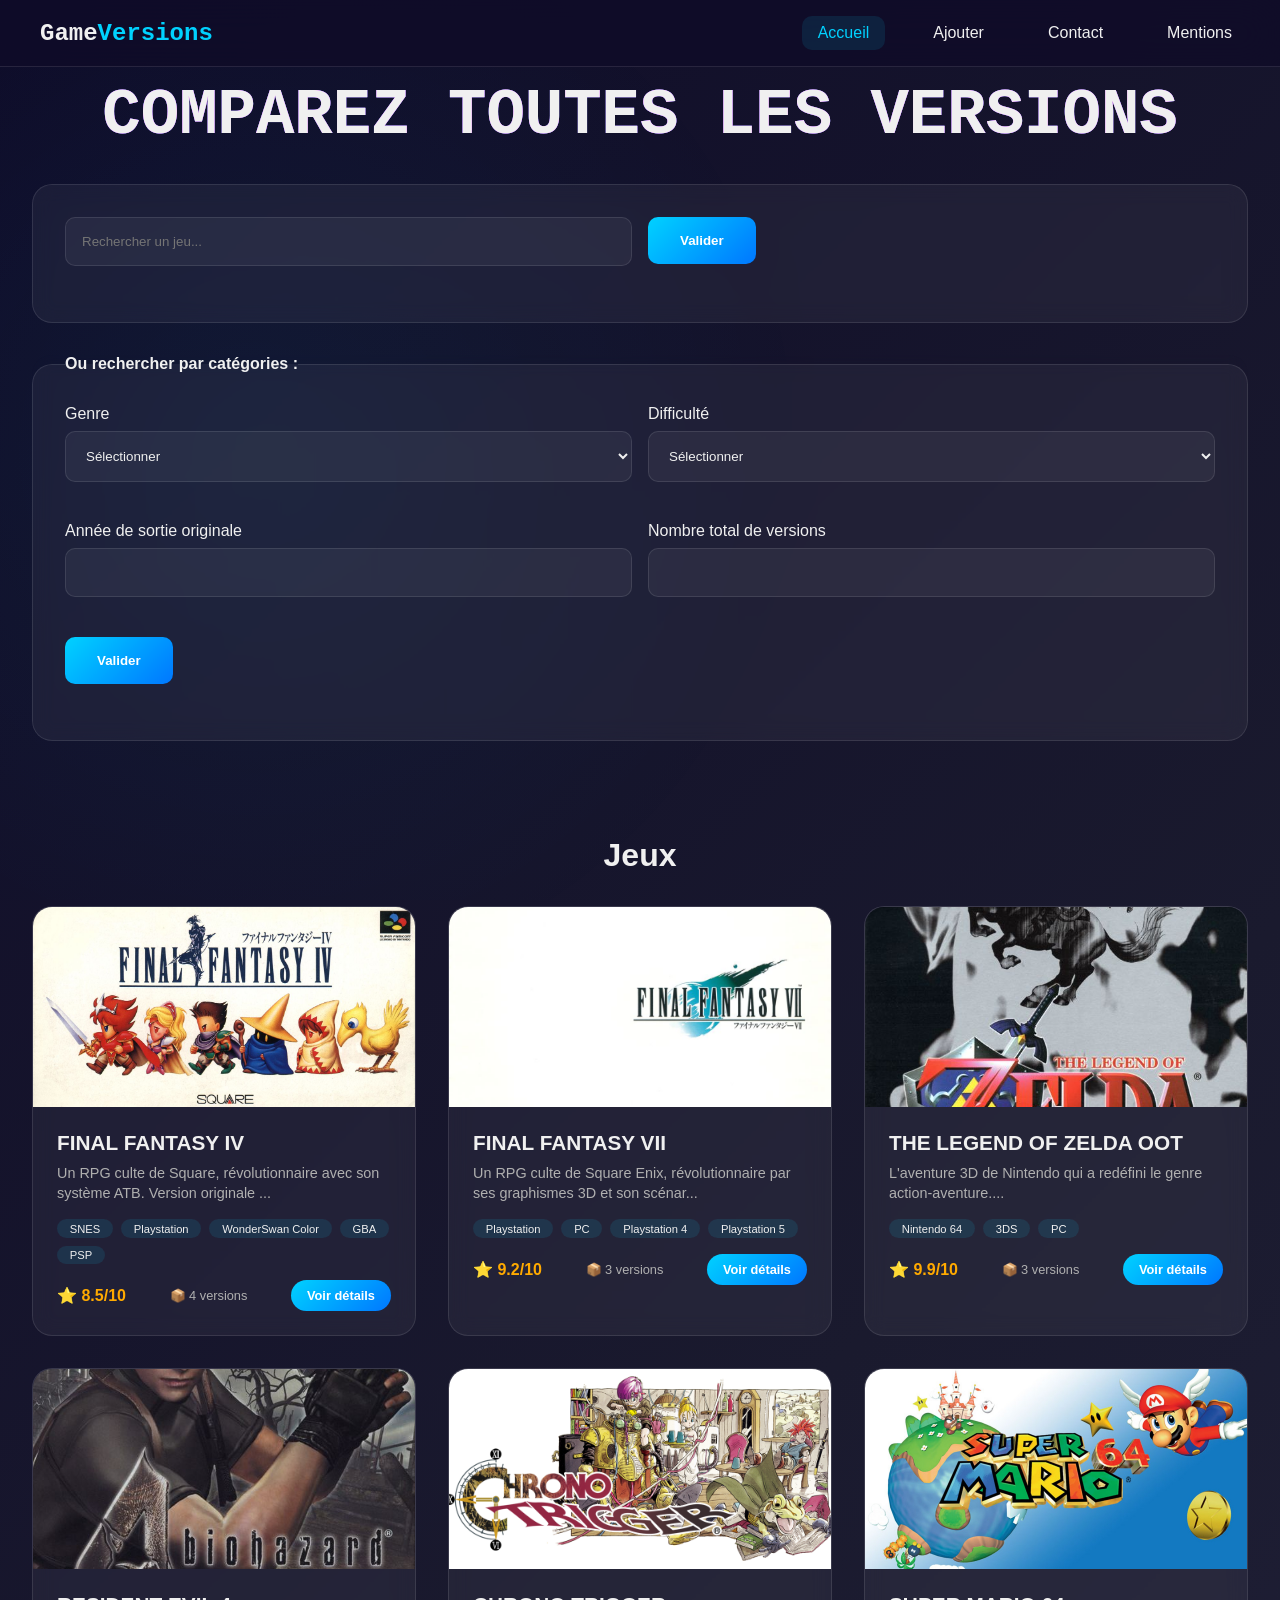
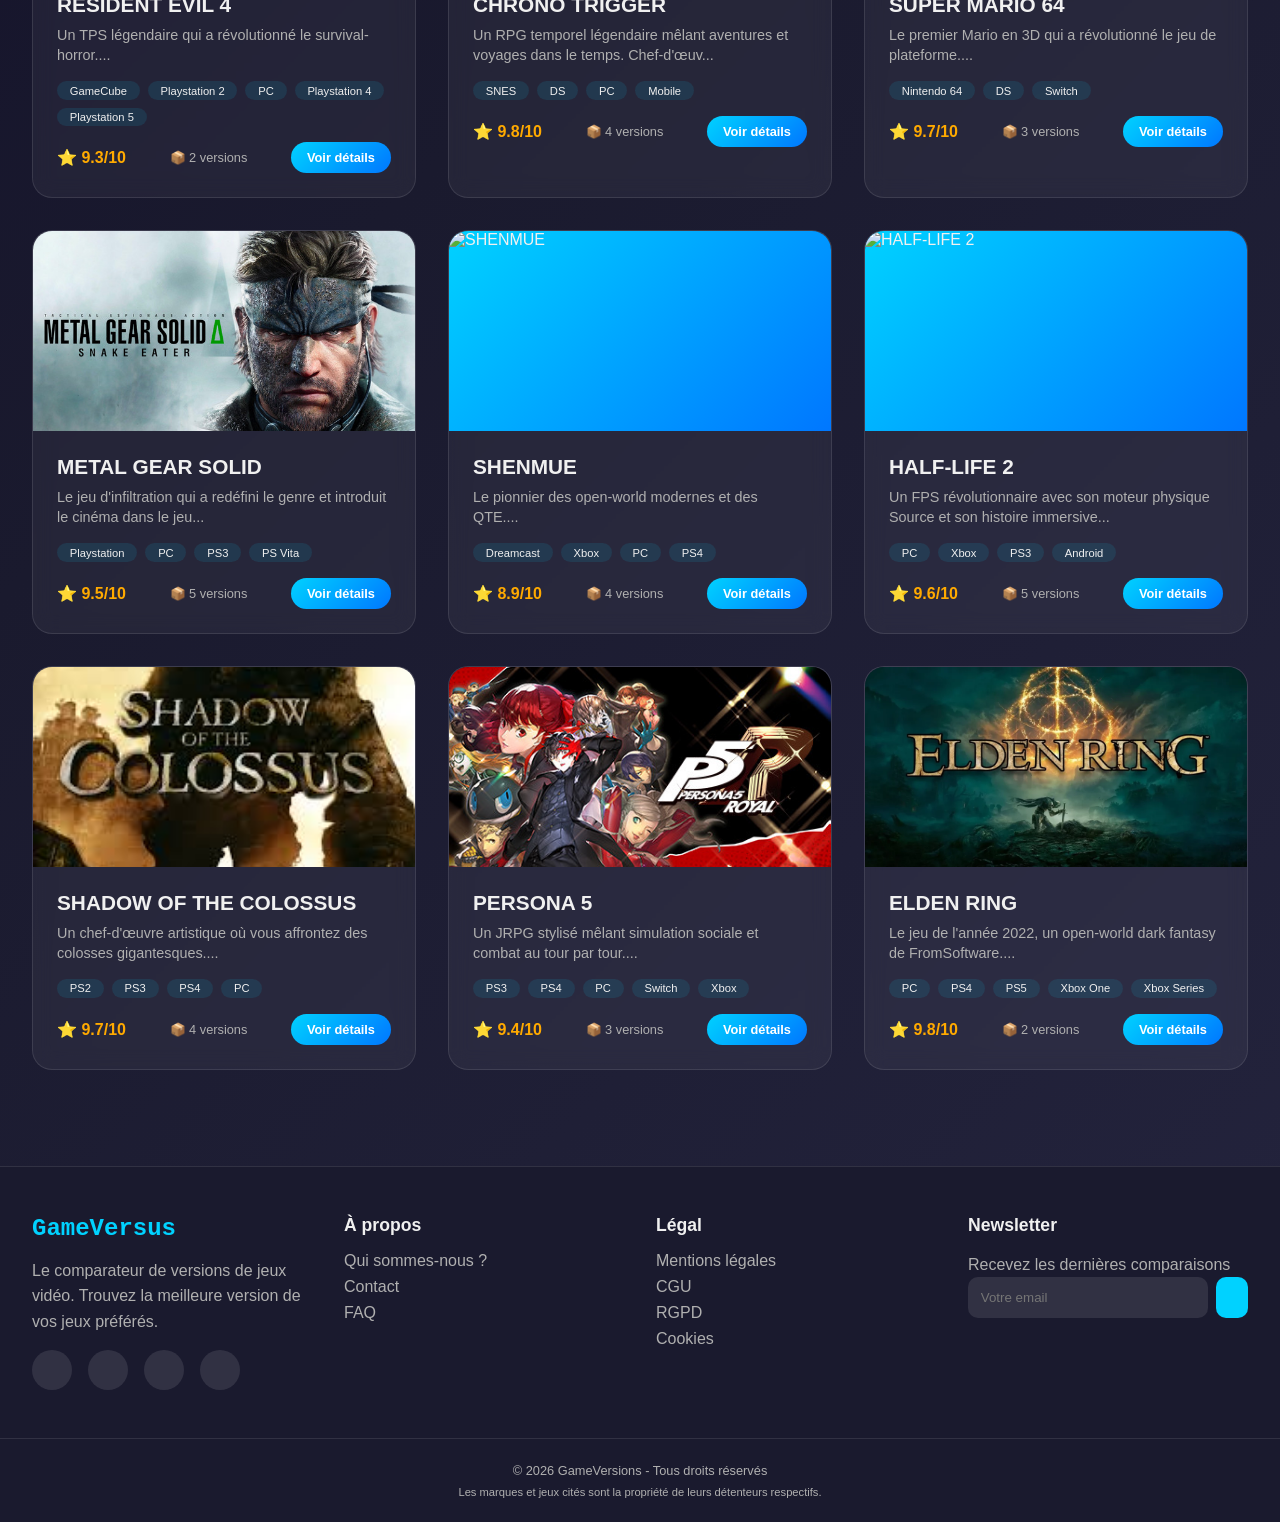
==== commit 1cb36abe: "refonte graphique HTML" ====
--- a/index.html
+++ b/index.html
@@ -3,10 +3,8 @@
 <head>
     <meta charset="UTF-8">
     <meta name="viewport" content="width=device-width, initial-scale=1.0, user-scalable=no">
-    <title>GameVersus - Comparez toutes les versions de vos jeux vidéo</title>
+    <title>GameVersions - Comparez toutes les versions de vos jeux vidéo</title>
     <link rel="stylesheet" href="css/style.css">
-    <link href="https://fonts.googleapis.com/css2?family=Orbitron:wght@400;500;600;700;800;900&family=Poppins:wght@300;400;500;600;700;800&display=swap" rel="stylesheet">
-    <link rel="stylesheet" href="https://cdnjs.cloudflare.com/ajax/libs/font-awesome/6.4.0/css/all.min.css">
 </head>
 <body>
     <div id="particles-canvas"></div>
@@ -16,21 +14,14 @@
             <div class="logo" id="easterEggTrigger">
                 <div class="logo-3d">
                     <i class="fas fa-gamepad"></i>
-                    <span>Game<span class="highlight">Versus</span></span>
+                    <span>Game<span class="highlight">Versions</span></span>
                 </div>
             </div>
             <div class="nav-links">
                 <a href="index.html" class="active"><i class="fas fa-home"></i> Accueil</a>
-                <a href="comparer.html"><i class="fas fa-chart-line"></i> Comparateur</a>
                 <a href="ajouter-jeu.html"><i class="fas fa-plus-circle"></i> Ajouter</a>
                 <a href="contact.html"><i class="fas fa-envelope"></i> Contact</a>
                 <a href="mentions-legales.html"><i class="fas fa-gavel"></i> Mentions</a>
-            </div>
-            <div class="nav-search">
-                <div class="search-bar">
-                    <i class="fas fa-search"></i>
-                    <input type="text" placeholder="Rechercher un jeu..." id="searchInput">
-                </div>
             </div>
             <div class="mobile-menu-btn">
                 <i class="fas fa-bars"></i>
@@ -41,60 +32,66 @@
     <header class="hero-3d">
         <div class="hero-content">
             <h1 class="glitch-text" data-text="COMPAREZ TOUTES LES VERSIONS">COMPAREZ TOUTES LES VERSIONS</h1>
-            <p class="hero-subtitle">Remakes, Remasters, Ports, Reboots - Découvrez quelle version est la meilleure !</p>
-            <div class="hero-stats">
-                <div class="stat">
-                    <span class="stat-number" id="statJeux">5423</span>
-                    <span class="stat-label">Jeux référencés</span>
-                </div>
-                <div class="stat">
-                    <span class="stat-number" id="statVersions">3218</span>
-                    <span class="stat-label">Versions totales</span>
-                </div>
-                <div class="stat">
-                    <span class="stat-number" id="statPlateformes">3336</span>
-                    <span class="stat-label">Plateformes</span>
-                </div>
-                <div class="stat">
-                    <span class="stat-number" id="statUtilisateurs">3428</span>
-                    <span class="stat-label">Utilisateurs</span>
-                </div>
-            </div>
         </div>
-        <div class="hero-3d-model" id="heroCanvas"></div>
     </header>
 
     <section class="description-section">
         <div class="container">
             <div class="description-card glass">
-                <h2><i class="fas fa-info-circle"></i> Notre site : Comparateur de versions de jeux vidéo</h2>
-                <p>Bienvenue sur <strong>GameVersus</strong>, le site qui compare toutes les versions de vos jeux vidéo préférés ! Que vous soyez fan de <strong>Remakes</strong>, <strong>Remasters</strong>, <strong>Ports</strong> ou <strong>Reboots</strong>, nous vous aidons à trouver quelle version offre la meilleure expérience.</p>
-                <div class="categories-grid">
-                    <div class="category-card">
-                        <i class="fas fa-sync-alt"></i>
-                        <h3>Remakes</h3>
-                        <span>+100 jeux</span>
-                        <p>Reconstruction totale du jeu</p>
+                <form action="#" method="GET" id="rechercheNom">
+                    <div class="form-row">
+                        <div class="form-group">
+                            <input type="text" name="nom" placeholder="Rechercher un jeu..." required>
+                        </div>
+                        <div class="form-group">
+                            <button type="submit" class="btn-submit"> Valider</button>
+                        </div>
                     </div>
-                    <div class="category-card">
-                        <i class="fas fa-palette"></i>
-                        <h3>Remasters</h3>
-                        <span>+200 jeux</span>
-                        <p>Graphismes et performances améliorés</p>
+                </form>
+            </div>
+
+            <fieldset name="categories" class="description-card glass">
+                <legend>
+                    <b>Ou rechercher par catégories :</b>
+                </legend>
+
+                <form action="#" method="GET" id="rechercheCat">
+                    <div class="form-row">
+                        <div class="form-group">
+                            <label><i class="fas fa-tag"></i> Genre</label>
+                            <select name="genre">
+                                <option value="0">Sélectionner</option>
+                                <option value="JRPG">JRPG</option>
+                                <option value="Aventure">Aventure</option>
+                                <option value="TPS">TPS</option>
+                            </select>
+                        </div>
+
+                        <div class="form-group">
+                            <label><i class="fas fa-tag"></i> Difficulté</label>
+                            <select name="difficulte">
+                                <option value="0">Sélectionner</option>
+                                <option value="1">Facile</option>
+                                <option value="2">Normal</option>
+                                <option value="3">Difficile</option>
+                            </select>
+                        </div>
+
+                        <div class="form-group">
+                                <label><i class="fas fa-calendar"></i> Année de sortie originale</label>
+                                <input type="number" name="dateSortie">
+                        </div>
+
+                        <div class="form-group">
+                                <label><i class="fas fa-calendar"></i> Nombre total de versions</label>
+                                <input type="number" name="nbVersions" maxlength="1">
+                        </div>
+
+                        <div class="form-group">
+                            <button type="submit" class="btn-submit"> Valider</button>
+                        </div>
                     </div>
-                    <div class="category-card">
-                        <i class="fas fa-exchange-alt"></i>
-                        <h3>Ports</h3>
-                        <span>+500 jeux</span>
-                        <p>Adaptation sur nouvelles plateformes</p>
-                    </div>
-                    <div class="category-card">
-                        <i class="fas fa-rocket"></i>
-                        <h3>Reboots</h3>
-                        <span>+50 jeux</span>
-                        <p>Refonte complète de la licence</p>
-                    </div>
-                </div>
+                </form>
             </div>
         </div>
     </section>
@@ -102,11 +99,10 @@
     <section class="games-section">
         <div class="container">
             <div class="section-header">
-                <h2><i class="fas fa-gamepad"></i> Nos jeux à l'honneur</h2>
-                <p>Découvrez notre sélection de jeux et comparez leurs versions</p>
+                <h2><i class="fas fa-gamepad"></i> Jeux</h2>
             </div>
             <div class="games-grid" id="gamesGrid">
-                <div class="loading-spinner"><i class="fas fa-spinner fa-spin"></i> Chargement des jeux...</div>
+                <div class="loading-spinner"><i class="fas fa-spinner fa-spin"></i> Rechercher un jeu pour l'afficher</div>
             </div>
         </div>
     </section>
@@ -153,13 +149,11 @@
             </div>
         </div>
         <div class="footer-bottom">
-            <p>&copy; 2026 GameVersus - Tous droits réservés</p>
+            <p>&copy; 2026 GameVersions - Tous droits réservés</p>
             <p class="disclaimer">Les marques et jeux cités sont la propriété de leurs détenteurs respectifs.</p>
         </div>
     </footer>
 
-    <script src="https://cdnjs.cloudflare.com/ajax/libs/three.js/r128/three.min.js"></script>
-    <script src="https://cdn.jsdelivr.net/npm/chart.js"></script>
     <script src="js/main.js"></script>
 </body>
-</html>+</html>
--- a/css/style.css
+++ b/css/style.css
@@ -157,7 +157,6 @@
 
 /* ==================== HERO 3D SECTION ==================== */
 .hero-3d {
-    min-height: 100vh;
     display: flex;
     align-items: center;
     justify-content: center;
@@ -171,14 +170,10 @@
 }
 
 .glitch-text {
-    font-family: 'Orbitron', monospace;
+    font-family: monospace;
     font-size: 4rem;
     font-weight: 900;
     position: relative;
-    text-shadow: 0.05em 0 0 rgba(255, 0, 0, 0.75),
-                  -0.05em -0.025em 0 rgba(0, 255, 0, 0.75),
-                 0.025em 0.05em 0 rgba(0, 0, 255, 0.75);
-    animation: glitch 3s infinite;
 }
 
 .glitch-text::before,
@@ -192,37 +187,13 @@
 }
 
 .glitch-text::before {
-    animation: glitch-1 2s infinite;
     color: #ff00ff;
     z-index: -1;
 }
 
 .glitch-text::after {
-    animation: glitch-2 2s infinite;
     color: #00ffff;
     z-index: -2;
-}
-
-@keyframes glitch {
-    0%, 100% { transform: skew(0deg, 0deg); }
-    95% { transform: skew(0deg, 0deg); }
-    96% { transform: skew(5deg, 2deg); }
-    97% { transform: skew(-5deg, -2deg); }
-    98% { transform: skew(5deg, 2deg); }
-    99% { transform: skew(-5deg, -2deg); }
-}
-
-@keyframes glitch-1 {
-    0%, 100% { clip-path: polygon(0 0, 100% 0, 100% 100%, 0 100%); }
-    95% { clip-path: polygon(0 0, 100% 0, 100% 100%, 0 100%); }
-    96% { clip-path: polygon(0 0, 100% 0, 100% 30%, 0 30%); }
-    97% { clip-path: polygon(0 60%, 100% 60%, 100% 100%, 0 100%); }
-}
-
-@keyframes glitch-2 {
-    0%, 100% { clip-path: polygon(0 0, 100% 0, 100% 100%, 0 100%); }
-    95% { clip-path: polygon(0 0, 100% 0, 100% 100%, 0 100%); }
-    96% { clip-path: polygon(0 30%, 100% 30%, 100% 60%, 0 60%); }
 }
 
 .hero-subtitle {
@@ -1658,4 +1629,4 @@
     width: 100%;
     height: 100%;
     object-fit: cover;
-}+}
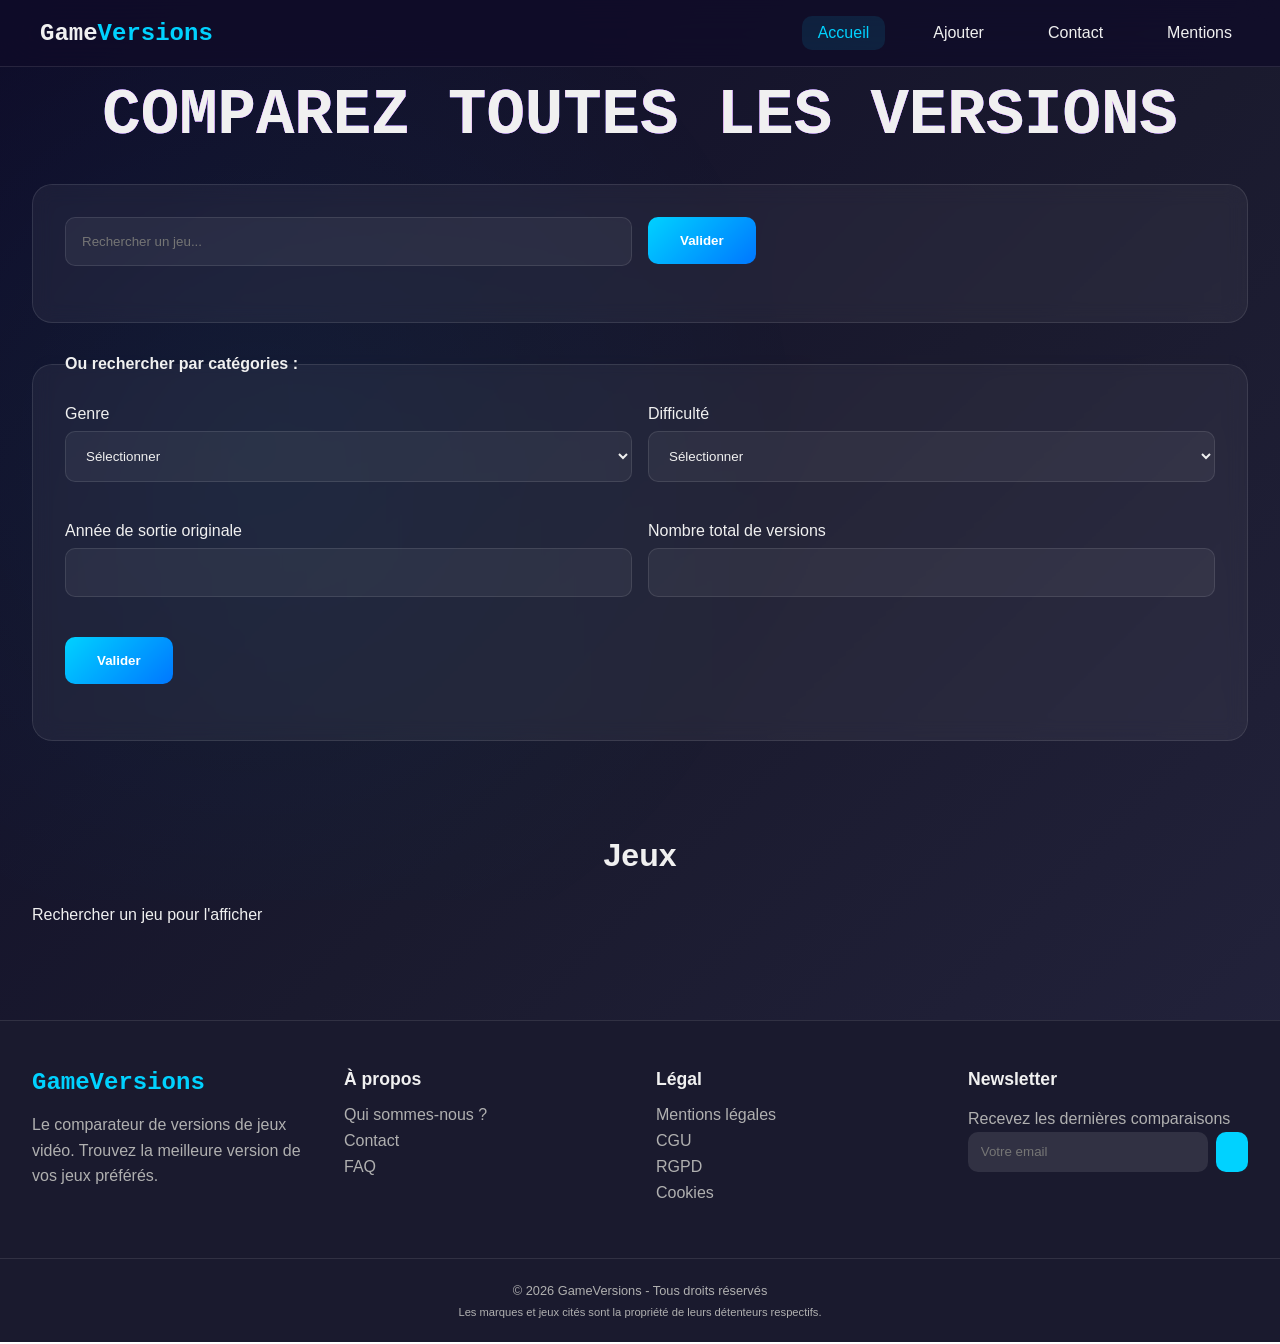
==== commit 62150fe4: "cliquer sur un jeu ouvre une nouvelle page" ====
--- a/index.html
+++ b/index.html
@@ -38,7 +38,7 @@
     <section class="description-section">
         <div class="container">
             <div class="description-card glass">
-                <form action="#" method="GET" id="rechercheNom">
+                <form action="index.php" method="get" id="rechercheNom">
                     <div class="form-row">
                         <div class="form-group">
                             <input type="text" name="nom" placeholder="Rechercher un jeu..." required>
@@ -55,7 +55,7 @@
                     <b>Ou rechercher par catégories :</b>
                 </legend>
 
-                <form action="#" method="GET" id="rechercheCat">
+                <form action="indexfiltre.php" method="GET" id="rechercheCat">
                     <div class="form-row">
                         <div class="form-group">
                             <label><i class="fas fa-tag"></i> Genre</label>
@@ -84,7 +84,7 @@
 
                         <div class="form-group">
                                 <label><i class="fas fa-calendar"></i> Nombre total de versions</label>
-                                <input type="number" name="nbVersions" maxlength="1">
+                                <input type="number" name="nbVersions" maxlength="2">
                         </div>
 
                         <div class="form-group">
@@ -112,15 +112,9 @@
             <div class="footer-col">
                 <div class="footer-logo">
                     <i class="fas fa-gamepad"></i>
-                    <span>Game<span>Versus</span></span>
+                    <span>Game<span>Versions</span></span>
                 </div>
                 <p>Le comparateur de versions de jeux vidéo. Trouvez la meilleure version de vos jeux préférés.</p>
-                <div class="social-links">
-                    <a href="#"><i class="fab fa-twitter"></i></a>
-                    <a href="#"><i class="fab fa-discord"></i></a>
-                    <a href="#"><i class="fab fa-github"></i></a>
-                    <a href="#"><i class="fab fa-instagram"></i></a>
-                </div>
             </div>
             <div class="footer-col">
                 <h4>À propos</h4>
@@ -154,6 +148,5 @@
         </div>
     </footer>
 
-    <script src="js/main.js"></script>
 </body>
 </html>
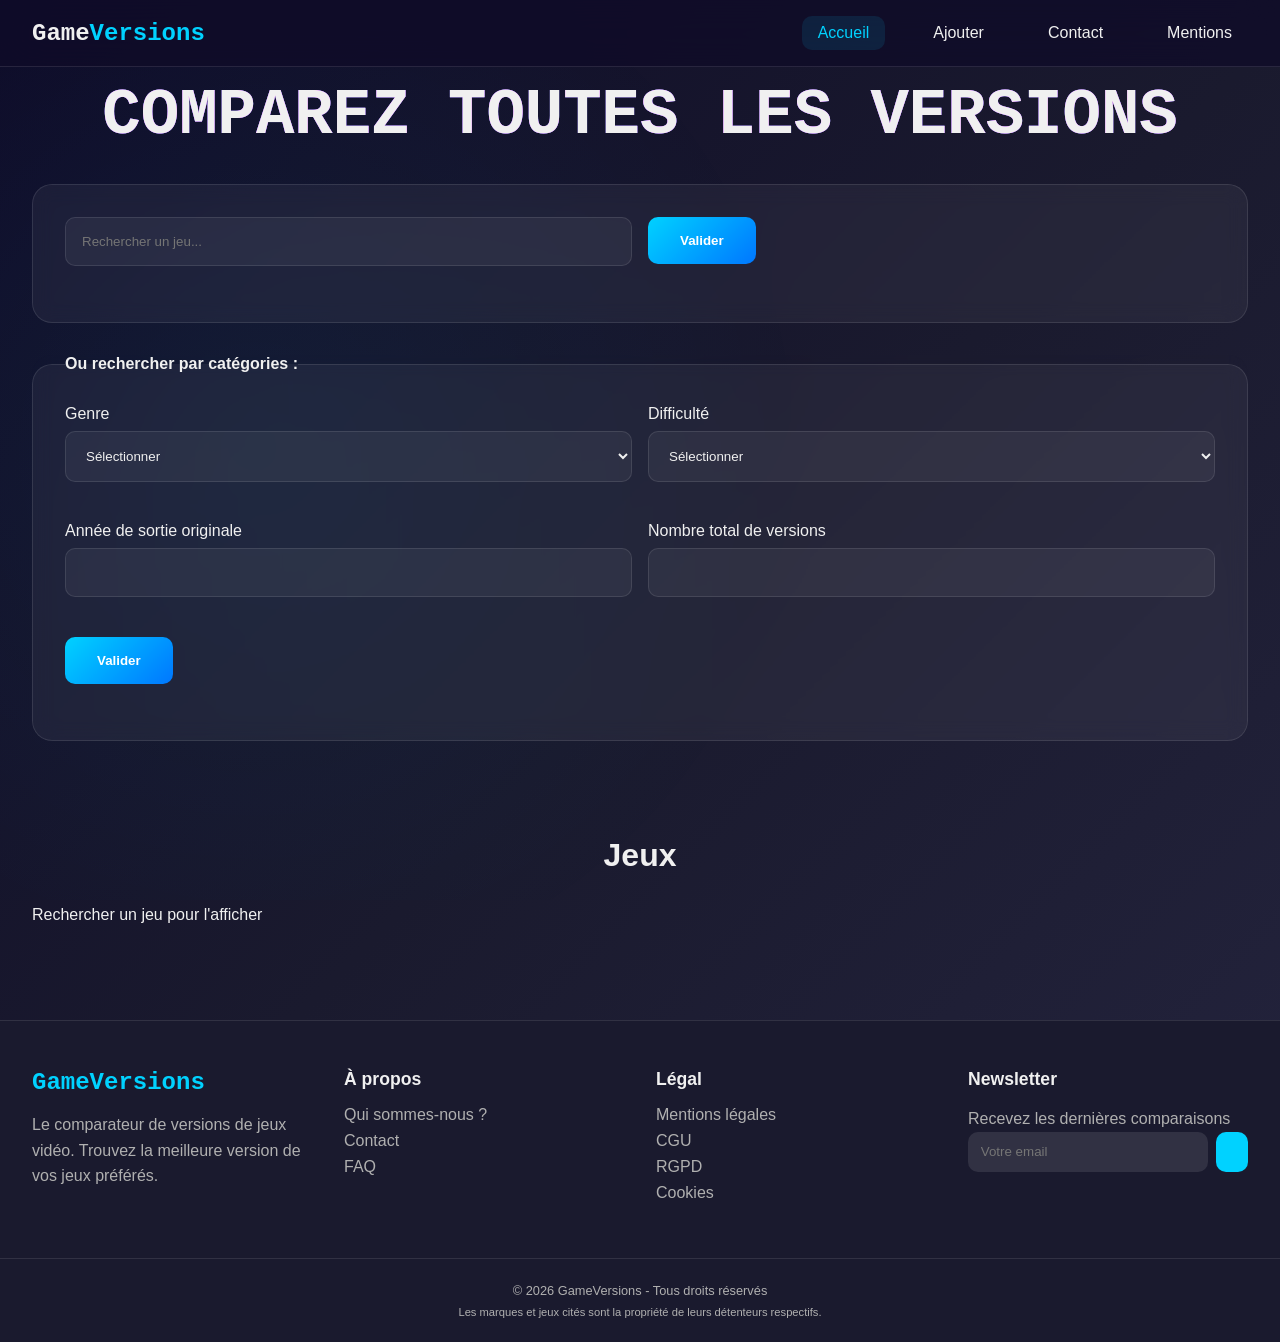
==== commit 5efea1be: "supprimé tout les fas et les vieux fichiers sql" ====
--- a/index.html
+++ b/index.html
@@ -13,18 +13,16 @@
         <div class="nav-container">
             <div class="logo" id="easterEggTrigger">
                 <div class="logo-3d">
-                    <i class="fas fa-gamepad"></i>
                     <span>Game<span class="highlight">Versions</span></span>
                 </div>
             </div>
             <div class="nav-links">
-                <a href="index.html" class="active"><i class="fas fa-home"></i> Accueil</a>
-                <a href="ajouter-jeu.html"><i class="fas fa-plus-circle"></i> Ajouter</a>
-                <a href="contact.html"><i class="fas fa-envelope"></i> Contact</a>
-                <a href="mentions-legales.html"><i class="fas fa-gavel"></i> Mentions</a>
+                <a href="index.html" class="active">Accueil</a>
+                <a href="ajouter-jeu.html">Ajouter</a>
+                <a href="contact.html">Contact</a>
+                <a href="mentions-legales.html">Mentions</a>
             </div>
             <div class="mobile-menu-btn">
-                <i class="fas fa-bars"></i>
             </div>
         </div>
     </nav>
@@ -58,7 +56,7 @@
                 <form action="indexfiltre.php" method="GET" id="rechercheCat">
                     <div class="form-row">
                         <div class="form-group">
-                            <label><i class="fas fa-tag"></i> Genre</label>
+                            <label>Genre</label>
                             <select name="genre">
                                 <option value="0">Sélectionner</option>
                                 <option value="JRPG">JRPG</option>
@@ -68,7 +66,7 @@
                         </div>
 
                         <div class="form-group">
-                            <label><i class="fas fa-tag"></i> Difficulté</label>
+                            <label>Difficulté</label>
                             <select name="difficulte">
                                 <option value="0">Sélectionner</option>
                                 <option value="1">Facile</option>
@@ -78,12 +76,12 @@
                         </div>
 
                         <div class="form-group">
-                                <label><i class="fas fa-calendar"></i> Année de sortie originale</label>
+                                <label>Année de sortie originale</label>
                                 <input type="number" name="dateSortie">
                         </div>
 
                         <div class="form-group">
-                                <label><i class="fas fa-calendar"></i> Nombre total de versions</label>
+                                <label>Nombre total de versions</label>
                                 <input type="number" name="nbVersions" maxlength="2">
                         </div>
 
@@ -99,10 +97,10 @@
     <section class="games-section">
         <div class="container">
             <div class="section-header">
-                <h2><i class="fas fa-gamepad"></i> Jeux</h2>
+                <h2>Jeux</h2>
             </div>
             <div class="games-grid" id="gamesGrid">
-                <div class="loading-spinner"><i class="fas fa-spinner fa-spin"></i> Rechercher un jeu pour l'afficher</div>
+                <div class="loading-spinner"></i> Rechercher un jeu pour l'afficher</div>
             </div>
         </div>
     </section>
@@ -111,7 +109,6 @@
         <div class="footer-container">
             <div class="footer-col">
                 <div class="footer-logo">
-                    <i class="fas fa-gamepad"></i>
                     <span>Game<span>Versions</span></span>
                 </div>
                 <p>Le comparateur de versions de jeux vidéo. Trouvez la meilleure version de vos jeux préférés.</p>
@@ -138,7 +135,7 @@
                 <p>Recevez les dernières comparaisons</p>
                 <div class="newsletter-form">
                     <input type="email" placeholder="Votre email">
-                    <button><i class="fas fa-paper-plane"></i></button>
+                    <button></button>
                 </div>
             </div>
         </div>
--- a/css/style.css
+++ b/css/style.css
@@ -958,8 +958,12 @@
     margin-bottom: 1rem;
 }
 
+ul {
+    list-style-type: disc;
+}
+
 .change-card ul {
-    list-style: none;
+    list-style-type: disc;
 }
 
 .change-card li {
@@ -976,6 +980,10 @@
 
 .easter {
     border-left: 3px solid var(--warning);
+}
+
+em {
+    font-size: small;
 }
 
 /* Comparative Table */
